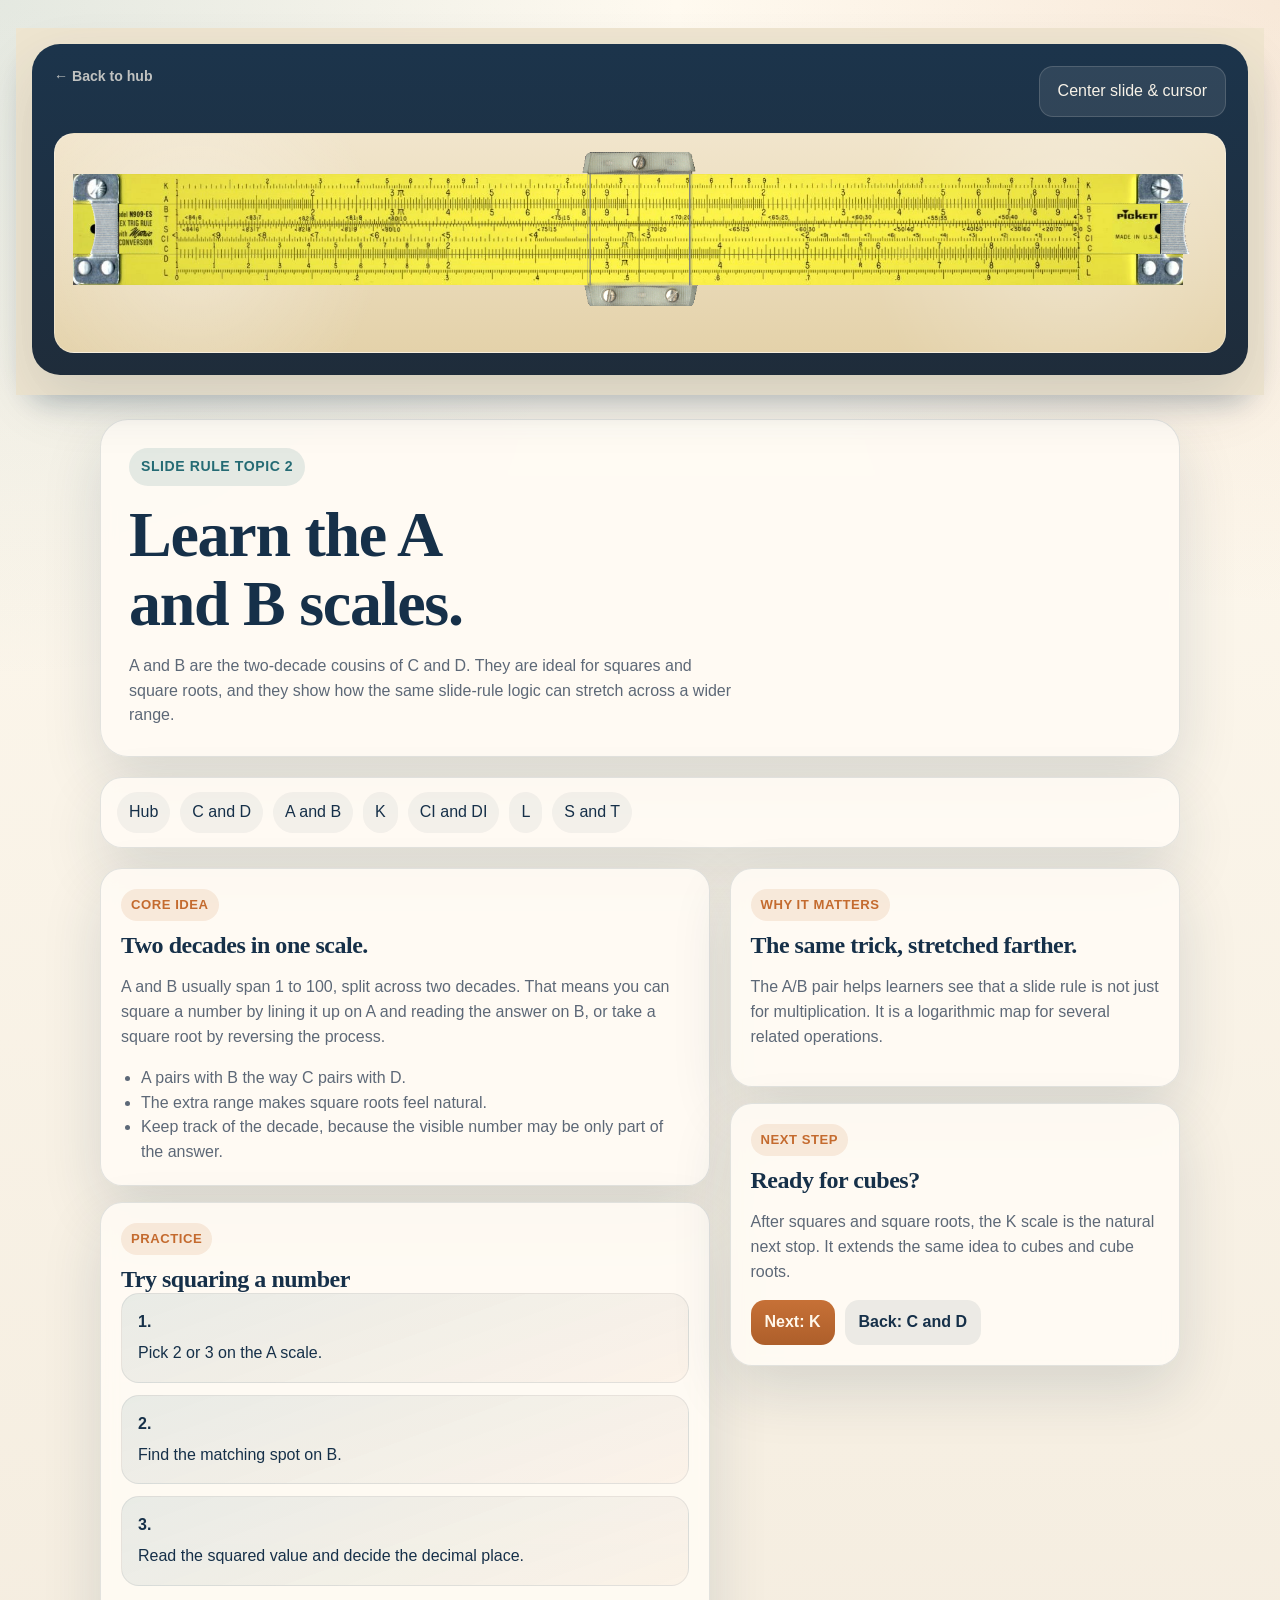
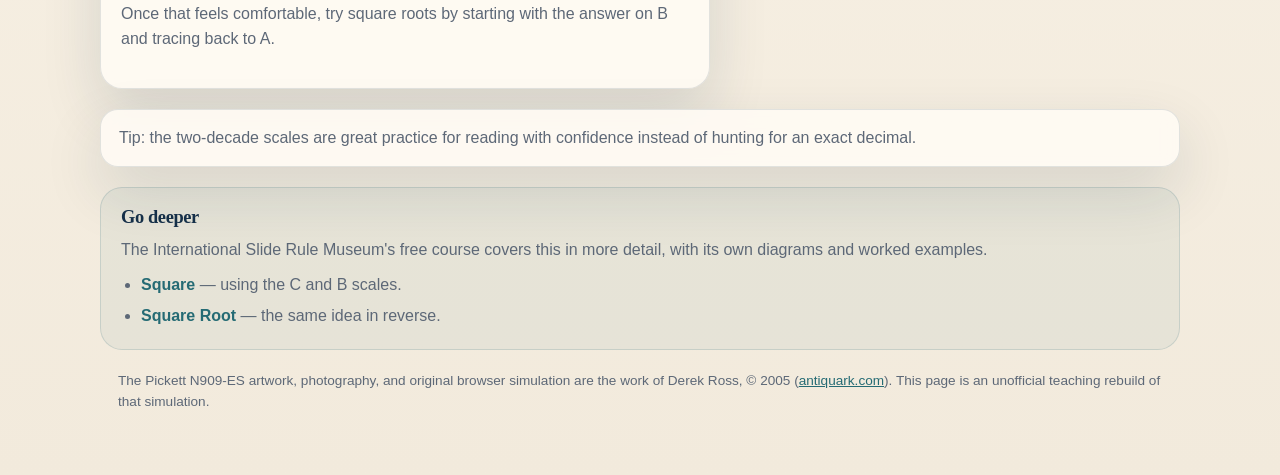
==== ab.html @ f66c0399 "Initial commit: interactive slide rule teaching site Rebuilds the archived 2005 Derek Ross virtual P" ====
<!DOCTYPE html>
<html lang="en">
<head>
  <meta charset="UTF-8">
  <meta name="viewport" content="width=device-width, initial-scale=1.0">
  <title>A and B Scales</title>
  <link rel="stylesheet" href="topic.css">
  <link rel="stylesheet" href="rule.css">
</head>
<body>
  <main class="page">
    <section class="rule-section">
      <div class="rule-section-inner">
        <section class="panel">
          <div class="panel-head">
            <a class="hub-link" href="index.html">&larr; Back to hub</a>
            <button class="action" id="centerBtn" type="button">Center slide &amp; cursor</button>
          </div>

          <div class="rule" id="rule">
            <div class="rule-stage" id="ruleStage" aria-label="Slide rule front, draggable">
              <img class="rule-piece rule-top" src="extracted_assets/n909-es-stator-front-top.jpg" alt="Top section of the slide rule">
              <div class="rule-slider-wrap" id="slideWrap">
                <img class="rule-piece rule-slider" src="extracted_assets/n909-es-slider-front.jpg" alt="Movable slider section of the rule">
              </div>
              <img class="rule-piece rule-bottom" src="extracted_assets/n909-es-stator-front-bottom.jpg" alt="Bottom section of the slide rule">
              <img class="rule-piece rule-leftbit" src="extracted_assets/n909-es-end-front-left-bit.gif" alt="">
              <img class="rule-piece rule-rightbit" src="extracted_assets/n909-es-end-front-right-bit.gif" alt="">
              <img class="rule-piece" id="cursor" src="extracted_assets/n909-es-cursor.gif" alt="Cursor window">
            </div>
          </div>

        </section>
      </div>
    </section>

    <div class="content-col">
    <section class="hero">
      <div class="eyebrow">Slide Rule Topic 2</div>
      <h1>Learn the A and B scales.</h1>
      <p class="lede">
        A and B are the two-decade cousins of C and D. They are ideal for squares and square roots, and they show how
        the same slide-rule logic can stretch across a wider range.
      </p>
    </section>

    <nav class="nav" aria-label="Topic navigation">
      <a href="index.html">Hub</a>
      <a href="cd.html">C and D</a>
      <a href="ab.html">A and B</a>
      <a href="k.html">K</a>
      <a href="ci-di.html">CI and DI</a>
      <a href="l.html">L</a>
      <a href="s-t.html">S and T</a>
    </nav>

    <section class="grid">
      <div class="stack">
        <article class="card">
          <div class="badge">Core idea</div>
          <h2>Two decades in one scale.</h2>
          <p>
            A and B usually span 1 to 100, split across two decades. That means you can square a number by lining it up
            on A and reading the answer on B, or take a square root by reversing the process.
          </p>
          <ul>
            <li>A pairs with B the way C pairs with D.</li>
            <li>The extra range makes square roots feel natural.</li>
            <li>Keep track of the decade, because the visible number may be only part of the answer.</li>
          </ul>
        </article>

        <article class="card">
          <div class="badge">Practice</div>
          <h2>Try squaring a number</h2>
          <div class="step"><strong>1.</strong> Pick 2 or 3 on the A scale.</div>
          <div class="step"><strong>2.</strong> Find the matching spot on B.</div>
          <div class="step"><strong>3.</strong> Read the squared value and decide the decimal place.</div>
          <p>
            Once that feels comfortable, try square roots by starting with the answer on B and tracing back to A.
          </p>
        </article>
      </div>

      <aside class="stack">
        <article class="card">
          <div class="badge">Why it matters</div>
          <h2>The same trick, stretched farther.</h2>
          <p>
            The A/B pair helps learners see that a slide rule is not just for multiplication. It is a logarithmic map
            for several related operations.
          </p>
        </article>

        <article class="card">
          <div class="badge">Next step</div>
          <h2>Ready for cubes?</h2>
          <p>
            After squares and square roots, the K scale is the natural next stop. It extends the same idea to cubes and
            cube roots.
          </p>
          <div class="next">
            <a class="button" href="k.html">Next: K</a>
            <a class="button secondary" href="cd.html">Back: C and D</a>
          </div>
        </article>
      </aside>
    </section>

    <div class="footer">
      Tip: the two-decade scales are great practice for reading with confidence instead of hunting for an exact decimal.
    </div>

    <section class="resources">
      <h2>Go deeper</h2>
      <p>The International Slide Rule Museum's free course covers this in more detail, with its own diagrams and worked examples.</p>
      <ul>
        <li><a href="https://sliderulemuseum.com/SR_Course.shtml#14">Square</a> &mdash; using the C and B scales.</li>
        <li><a href="https://sliderulemuseum.com/SR_Course.shtml#15">Square Root</a> &mdash; the same idea in reverse.</li>
      </ul>
    </section>

    <p class="credit">
      The Pickett N909-ES artwork, photography, and original browser simulation are the work of Derek Ross,
      &copy; 2005 (<a href="http://www.antiquark.com/2005/02/final-damn-rule.html">antiquark.com</a>). This page is an
      unofficial teaching rebuild of that simulation.
    </p>
  </div>
  </main>

  <script src="rule.js"></script>
</body>
</html>
---- topic.css ----
:root {
  --paper: #f7f1e3;
  --paper-2: #efe2c6;
  --ink: #163049;
  --muted: #5d6877;
  --accent: #c46b2f;
  --accent-2: #256b74;
  --card: rgba(255, 251, 244, 0.9);
  --line: rgba(22, 48, 73, 0.12);
  --shadow: 0 24px 60px rgba(22, 48, 73, 0.14);
}

* { box-sizing: border-box; }

html {
  background:
    radial-gradient(circle at top left, rgba(37, 107, 116, 0.12), transparent 28%),
    radial-gradient(circle at top right, rgba(196, 107, 47, 0.12), transparent 25%),
    linear-gradient(180deg, #fffaf0 0%, #f2eadc 100%);
}

body {
  margin: 0;
  color: var(--ink);
  font-family: "Avenir Next", "Trebuchet MS", "Segoe UI", sans-serif;
  line-height: 1.55;
}

.page {
  width: min(1900px, calc(100% - 32px));
  margin: 0 auto;
  padding: 28px 0 48px;
}

.content-col {
  width: min(1080px, 100%);
  margin: 0 auto;
}

.hero,
.card,
.nav,
.footer {
  background: var(--card);
  border: 1px solid var(--line);
  box-shadow: var(--shadow);
  backdrop-filter: blur(8px);
}

.hero {
  border-radius: 28px;
  padding: 28px;
  margin-bottom: 20px;
}

.eyebrow {
  display: inline-flex;
  padding: 8px 12px;
  border-radius: 999px;
  background: rgba(37, 107, 116, 0.12);
  color: var(--accent-2);
  font-size: 0.88rem;
  font-weight: 700;
  text-transform: uppercase;
  letter-spacing: 0.04em;
}

h1, h2, h3 {
  font-family: "Iowan Old Style", "Palatino Linotype", "Book Antiqua", Georgia, serif;
  line-height: 1.08;
  letter-spacing: -0.02em;
  margin: 0;
}

h1 {
  font-size: clamp(2.3rem, 5vw, 4.4rem);
  margin-top: 14px;
  max-width: 12ch;
}

.lede {
  margin: 16px 0 0;
  color: var(--muted);
  max-width: 68ch;
}

.nav {
  border-radius: 22px;
  padding: 14px 16px;
  display: flex;
  flex-wrap: wrap;
  gap: 10px;
  margin-bottom: 20px;
}

.nav a {
  color: var(--ink);
  text-decoration: none;
  padding: 8px 12px;
  border-radius: 999px;
  background: rgba(24, 49, 73, 0.05);
}

.nav a:hover,
.nav a:focus-visible {
  background: rgba(37, 107, 116, 0.12);
  outline: none;
}

.grid {
  display: grid;
  grid-template-columns: 1.15fr 0.85fr;
  gap: 20px;
  align-items: start;
}

.stack {
  display: grid;
  gap: 16px;
}

.card {
  border-radius: 22px;
  padding: 20px;
}

.card p,
.card li {
  color: var(--muted);
}

.card ul {
  margin: 10px 0 0;
  padding-left: 20px;
}

.badge {
  display: inline-block;
  margin-bottom: 12px;
  padding: 6px 10px;
  border-radius: 999px;
  background: rgba(196, 107, 47, 0.12);
  color: var(--accent);
  font-size: 0.82rem;
  font-weight: 700;
  text-transform: uppercase;
  letter-spacing: 0.04em;
}

.step {
  border-radius: 18px;
  padding: 16px;
  background: linear-gradient(160deg, rgba(37, 107, 116, 0.1), rgba(196, 107, 47, 0.05));
  border: 1px solid rgba(22, 48, 73, 0.08);
}

.step + .step {
  margin-top: 12px;
}

.step strong {
  display: block;
  margin-bottom: 6px;
}

.next {
  display: flex;
  flex-wrap: wrap;
  gap: 10px;
  margin-top: 14px;
}

.button {
  display: inline-flex;
  align-items: center;
  justify-content: center;
  padding: 10px 14px;
  border-radius: 14px;
  background: linear-gradient(180deg, rgba(196, 107, 47, 0.96), rgba(170, 88, 34, 0.96));
  color: #fff7ea;
  text-decoration: none;
  font-weight: 700;
}

.button.secondary {
  background: rgba(24, 49, 73, 0.08);
  color: var(--ink);
}

.footer {
  margin-top: 20px;
  border-radius: 18px;
  padding: 16px 18px;
  color: var(--muted);
}

.credit {
  margin-top: 20px;
  padding: 0 18px;
  color: var(--muted);
  font-size: 0.85rem;
  line-height: 1.6;
}

.resources {
  margin-top: 20px;
  border-radius: 22px;
  padding: 20px;
  background: rgba(37, 107, 116, 0.06);
  border: 1px solid rgba(37, 107, 116, 0.16);
}

.resources h2 {
  font-size: 1.15rem;
  margin-bottom: 10px;
}

.resources ul {
  margin: 0;
  padding-left: 20px;
  color: var(--muted);
}

.resources li + li {
  margin-top: 6px;
}

.resources a {
  color: var(--accent-2);
  font-weight: 700;
  text-decoration: none;
}

.resources a:hover,
.resources a:focus-visible {
  text-decoration: underline;
}

.resources p {
  margin: 0 0 10px;
  color: var(--muted);
}

.credit a {
  color: var(--accent-2);
}

.examples {
  margin-top: 20px;
  border-radius: 28px;
  padding: 24px;
  background: var(--card);
  border: 1px solid var(--line);
  box-shadow: var(--shadow);
}

.examples h2 {
  font-size: 1.7rem;
  margin-bottom: 16px;
}

.example + .example {
  margin-top: 24px;
}

.example h3 {
  font-size: 1.15rem;
  margin-bottom: 10px;
}

.example-steps {
  display: grid;
  grid-template-columns: repeat(2, minmax(0, 1fr));
  gap: 16px;
}

.example-steps figure {
  margin: 0;
  border-radius: 18px;
  padding: 12px;
  background: rgba(24, 49, 73, 0.03);
  border: 1px solid rgba(22, 48, 73, 0.08);
}

.example-steps img {
  display: block;
  width: 100%;
  height: auto;
  border-radius: 12px;
}

.example-steps figcaption {
  margin-top: 10px;
  color: var(--muted);
  font-size: 0.92rem;
}

.note {
  margin: 24px 0 0;
  padding: 16px 18px;
  border-radius: 16px;
  background: rgba(196, 107, 47, 0.08);
  border: 1px solid rgba(196, 107, 47, 0.16);
  color: var(--muted);
}

.note strong {
  color: var(--ink);
}

@media (max-width: 920px) {
  .grid {
    grid-template-columns: 1fr;
  }

  .example-steps {
    grid-template-columns: 1fr;
  }
}

@media (max-width: 640px) {
  .page {
    width: min(100% - 20px, 1080px);
    padding-top: 14px;
  }

  .hero,
  .card,
  .nav,
  .footer {
    padding-left: 18px;
    padding-right: 18px;
  }
}
---- rule.css ----
/* Shared interactive-rule widget: styles used on every page. Sticks to the
   top of the viewport on scroll so it stays usable while reading a lesson. */

@keyframes rise {
  from { opacity: 0; transform: translateY(14px); }
  to { opacity: 1; transform: translateY(0); }
}

.rule-section {
  position: sticky;
  top: 0;
  z-index: 30;
  margin-bottom: 24px;
  padding: 16px 0 20px;
  background: rgba(239, 228, 207, 0.92);
  backdrop-filter: blur(10px);
  box-shadow: 0 18px 30px -18px rgba(24, 49, 73, 0.35);
  animation: rise 700ms ease both;
}

.rule-section-inner {
  max-width: 1900px;
  width: min(1900px, calc(100% - 32px));
  margin: 0 auto;
}

.panel {
  border-radius: calc(24px + 4px);
  padding: 22px;
  background:
    linear-gradient(180deg, rgba(24, 49, 73, 0.98), rgba(27, 41, 56, 0.98));
  color: #f7f2e8;
  box-shadow: 0 24px 60px rgba(24, 49, 73, 0.14);
}

.panel h2,
.panel h3,
.panel p,
.panel label,
.panel small {
  color: inherit;
}

.panel h2 {
  font-size: 1.65rem;
  margin-bottom: 6px;
}

.panel-head {
  display: flex;
  justify-content: space-between;
  align-items: flex-start;
  gap: 16px;
  flex-wrap: wrap;
  margin-bottom: 16px;
}

.panel-instructions {
  margin: 0;
  max-width: 62ch;
  color: rgba(247, 242, 232, 0.82);
}

.hub-link {
  display: inline-block;
  margin-bottom: 8px;
  color: rgba(247, 242, 232, 0.75);
  font-size: 0.88rem;
  font-weight: 700;
  text-decoration: none;
}

.hub-link:hover,
.hub-link:focus-visible {
  color: #f7f2e8;
  text-decoration: underline;
}

.action {
  border: 1px solid rgba(247, 242, 232, 0.16);
  border-radius: 14px;
  padding: 12px 18px;
  font: inherit;
  color: #f7f2e8;
  background: rgba(255, 255, 255, 0.09);
  cursor: pointer;
  white-space: nowrap;
}

.action:hover {
  filter: brightness(1.06);
}

.rule {
  position: relative;
  border-radius: 20px;
  padding: 18px 18px 24px;
  background: linear-gradient(180deg, #f1e5cc, #e4d2aa);
  border: 1px solid rgba(255, 255, 255, 0.3);
  overflow: hidden;
  touch-action: none;
  user-select: none;
}

.rule::before {
  content: "";
  position: absolute;
  inset: 0;
  background:
    radial-gradient(circle at 12% 50%, rgba(255,255,255,0.35), transparent 18%),
    radial-gradient(circle at 87% 50%, rgba(255,255,255,0.28), transparent 20%);
  pointer-events: none;
}

.rule-stage {
  position: relative;
  width: min(100%, 1868px);
  aspect-ratio: 1868 / 290;
  margin: 0 auto;
  overflow: hidden;
  cursor: grab;
}

.rule-stage.dragging {
  cursor: grabbing;
}

.rule-piece {
  position: absolute;
  display: block;
  user-select: none;
  -webkit-user-drag: none;
  pointer-events: none;
}

.rule-top {
  top: 12.4%;
  left: 0;
  width: 97.87%;
}

.rule-slider-wrap {
  position: absolute;
  top: 29.7%;
  left: 0;
  width: 97.87%;
  height: auto;
  transform: translateX(0px);
  z-index: 2;
  will-change: transform;
}

.rule-slider {
  width: 100%;
  height: auto;
}

.rule-bottom {
  top: 58.3%;
  left: 0;
  width: 97.87%;
}

.rule-leftbit {
  top: 29.3%;
  left: -0.1%;
  width: 4.18%;
  z-index: 3;
}

.rule-rightbit {
  top: 29.3%;
  right: 0;
  width: 4.12%;
  z-index: 3;
}

#cursor {
  position: absolute;
  top: 0;
  left: 50%;
  width: 10.1%;
  height: auto;
  transform: translateX(-50%);
  pointer-events: auto;
  z-index: 4;
  cursor: grab;
  background: none;
  box-shadow: none;
}

#cursor.dragging {
  cursor: grabbing;
}

.rule-hint {
  margin-top: 14px;
  font-size: 0.9rem;
  color: rgba(247, 242, 232, 0.7);
  text-align: center;
}

@media (max-width: 760px) {
  .rule-section {
    position: static;
    box-shadow: none;
  }
}

@media (prefers-reduced-motion: reduce) {
  .rule-section {
    animation-duration: 0.01ms !important;
  }
}
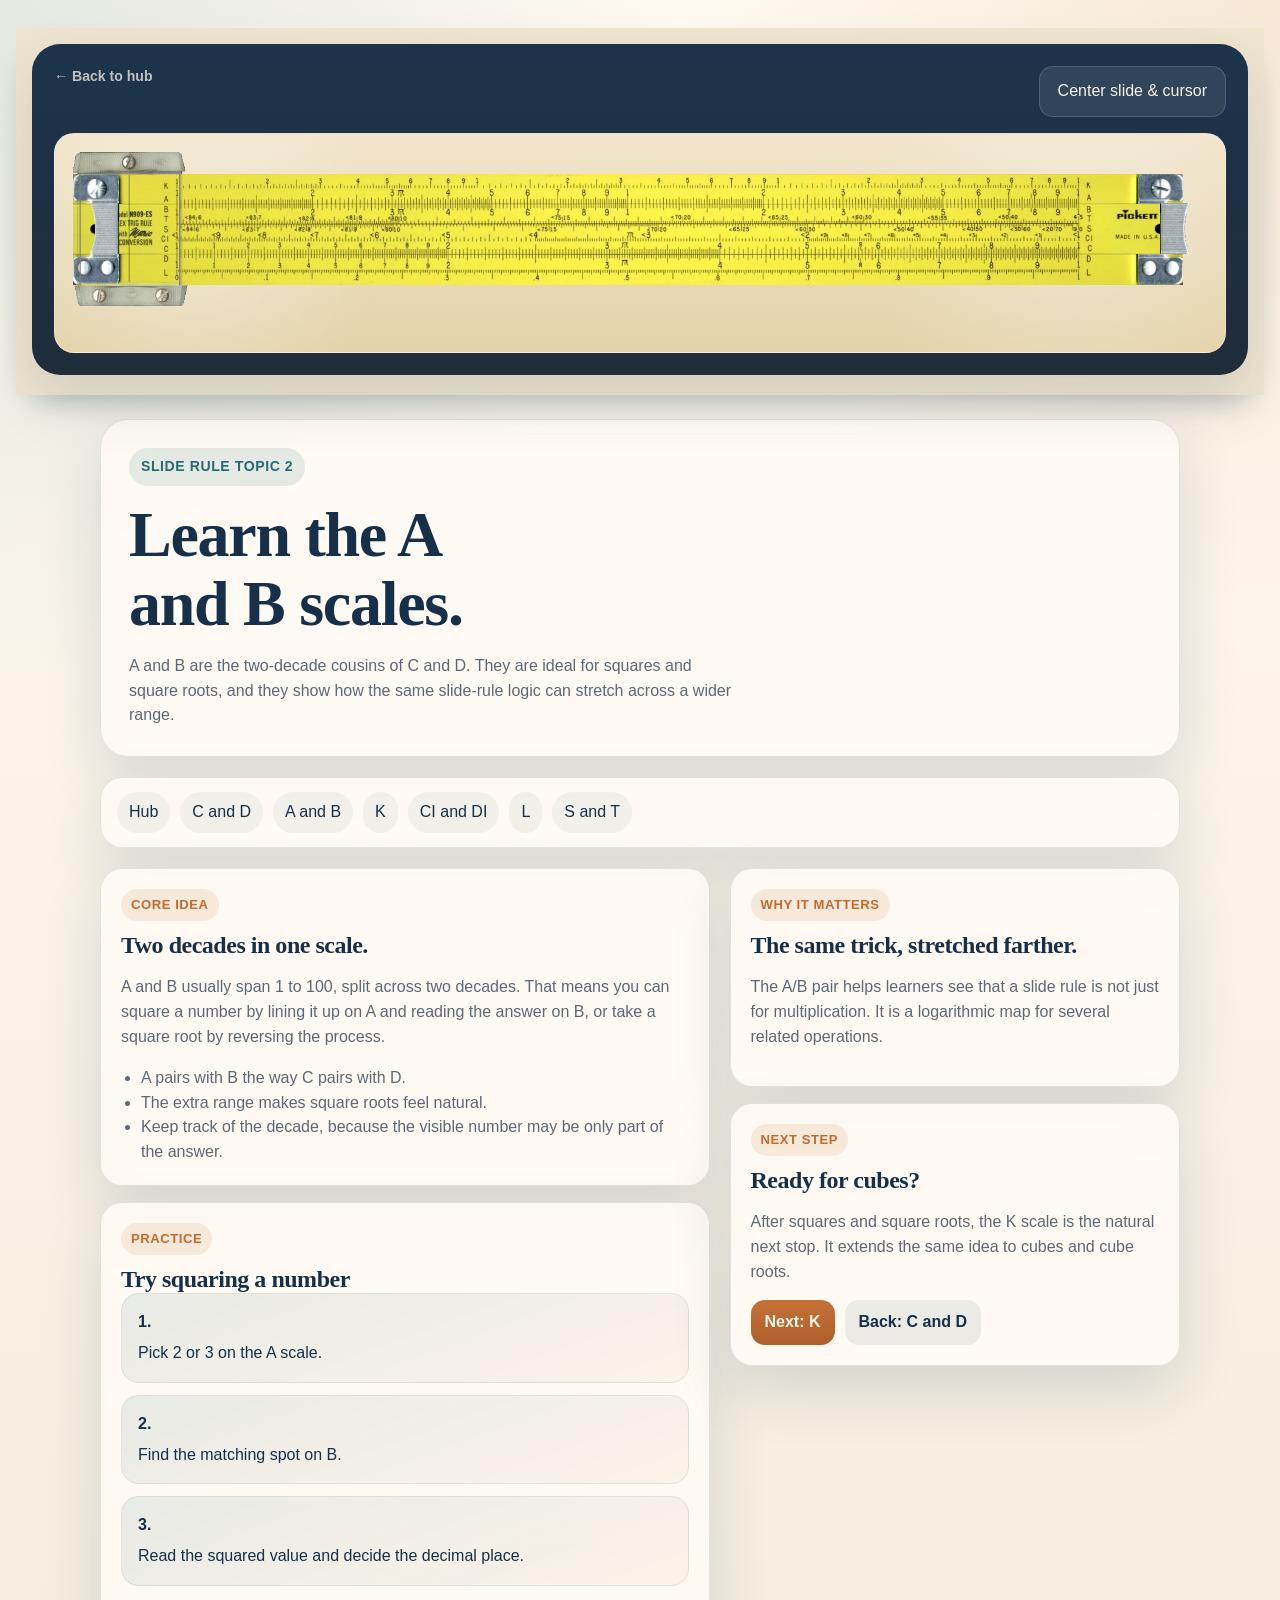
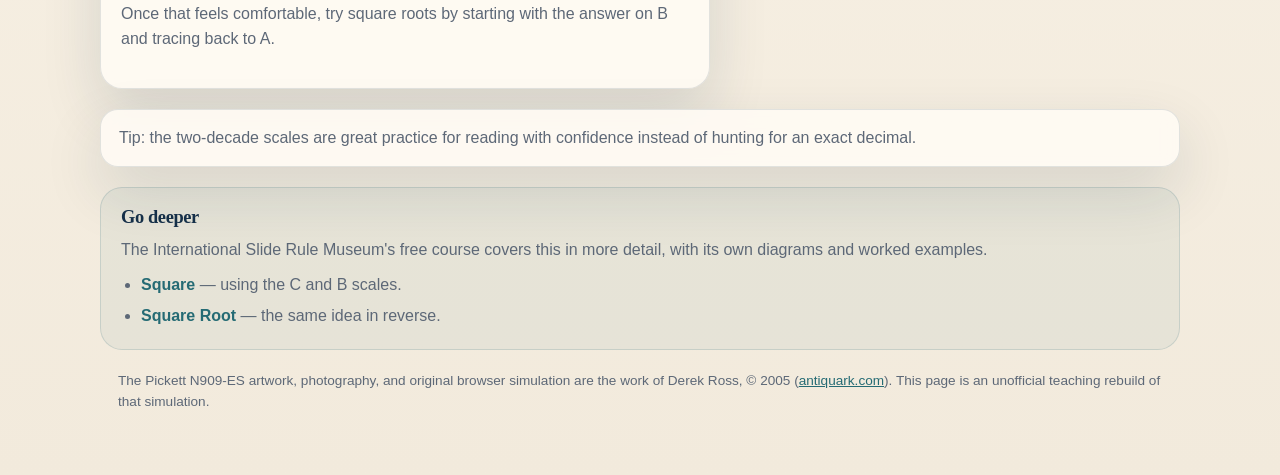
==== commit 2d1e3349: "SlideRule: Low priority: picture lessons for phones Done by Codex (ChatGPT) on the laptop via autopi" ====
--- a/ab.html
+++ b/ab.html
@@ -128,6 +128,9 @@
   </div>
   </main>
 
+  <script src="teaching-math.js"></script>
   <script src="rule.js"></script>
+  <script src="teaching.js"></script>
+  <script src="phone-lessons.js"></script>
 </body>
 </html>
--- a/topic.css
+++ b/topic.css
@@ -332,3 +332,16 @@
     padding-right: 18px;
   }
 }
+
+/* Opt-in picture preview. The default pages retain their current layout. */
+.phone-lessons { margin-bottom: 24px; }
+.phone-lessons > .button { margin-bottom: 24px; }
+.phone-lessons .example-steps { grid-template-columns: 1fr 1fr; }
+.phone-lessons .example-steps figure { padding: 8px; }
+@media (max-width: 760px) {
+  .picture-preview .rule-section,
+  .picture-preview .content-col > .examples:not(.phone-lessons) { display: none; }
+  .phone-lessons { padding: 16px 10px; }
+  .phone-lessons .example-steps { grid-template-columns: 1fr; gap: 12px; }
+  .phone-lessons .example-steps figcaption { font-size: .92rem; line-height: 1.4; }
+}
--- a/rule.css
+++ b/rule.css
@@ -212,3 +212,56 @@
     animation-duration: 0.01ms !important;
   }
 }
+
+.teaching-controls { margin-top: 12px; }
+.teaching-controls label { display: inline-flex; align-items: center; gap: 8px; padding: 10px 0; margin-right: 18px; }
+.teaching-controls input { width: 20px; height: 20px; }
+.teaching-controls p { margin: 8px 0; }
+#scaleReadout { font-variant-numeric: tabular-nums; line-height: 1.8; }
+.teaching-examples { margin-bottom: 20px; }
+.teaching-examples button { border: 0; font: inherit; cursor: pointer; }
+.teaching-controls button:disabled { opacity: .5; cursor: default; }
+.teaching-examples button:focus-visible, .teaching-controls :focus-visible { outline: 3px solid #dca85f; outline-offset: 3px; }
+@media (max-width: 760px) {
+  body:has(.teaching-controls) .panel { padding: 12px; }
+  body:has(.teaching-controls) .rule { padding: 8px 0; }
+}
+
+/* Opt-in review: ?slim=1. Keep rule geometry and horizontal padding intact. */
+.rule-section.rule-slim-preview {
+  position: sticky;
+  top: 0;
+  z-index: 30;
+}
+.rule-slim-preview .panel { position: relative; }
+.rule-slim-preview .panel-head { padding-right: 100px; }
+.rule-slim-preview .rule-pin {
+  position: absolute;
+  top: 22px;
+  right: 22px;
+  padding: 6px 10px;
+  font-size: .85rem;
+  min-height: 32px;
+}
+.rule-pin[aria-pressed="true"] { background: #256b74; }
+.rule-pin:focus-visible { outline: 3px solid #dca85f; outline-offset: 2px; }
+.rule-section.rule-unpinned { position: static; }
+.rule-section.rule-compact {
+  padding-top: 4px;
+  padding-bottom: 4px;
+  animation: none;
+  background: rgba(239, 228, 207, .96);
+}
+.rule-slim-preview.rule-compact .panel {
+  padding-top: 38px;
+  padding-bottom: 6px;
+  border-radius: 16px;
+}
+.rule-compact .panel-head,
+.rule-compact .teaching-controls,
+.rule-compact .rule-hint { display: none; }
+.rule-compact .rule-pin { top: 3px; }
+@media (max-width: 760px) {
+  .rule-slim-preview .rule-pin { right: 12px; }
+  .rule-slim-preview .panel-head { padding-right: 0; padding-top: 38px; }
+}
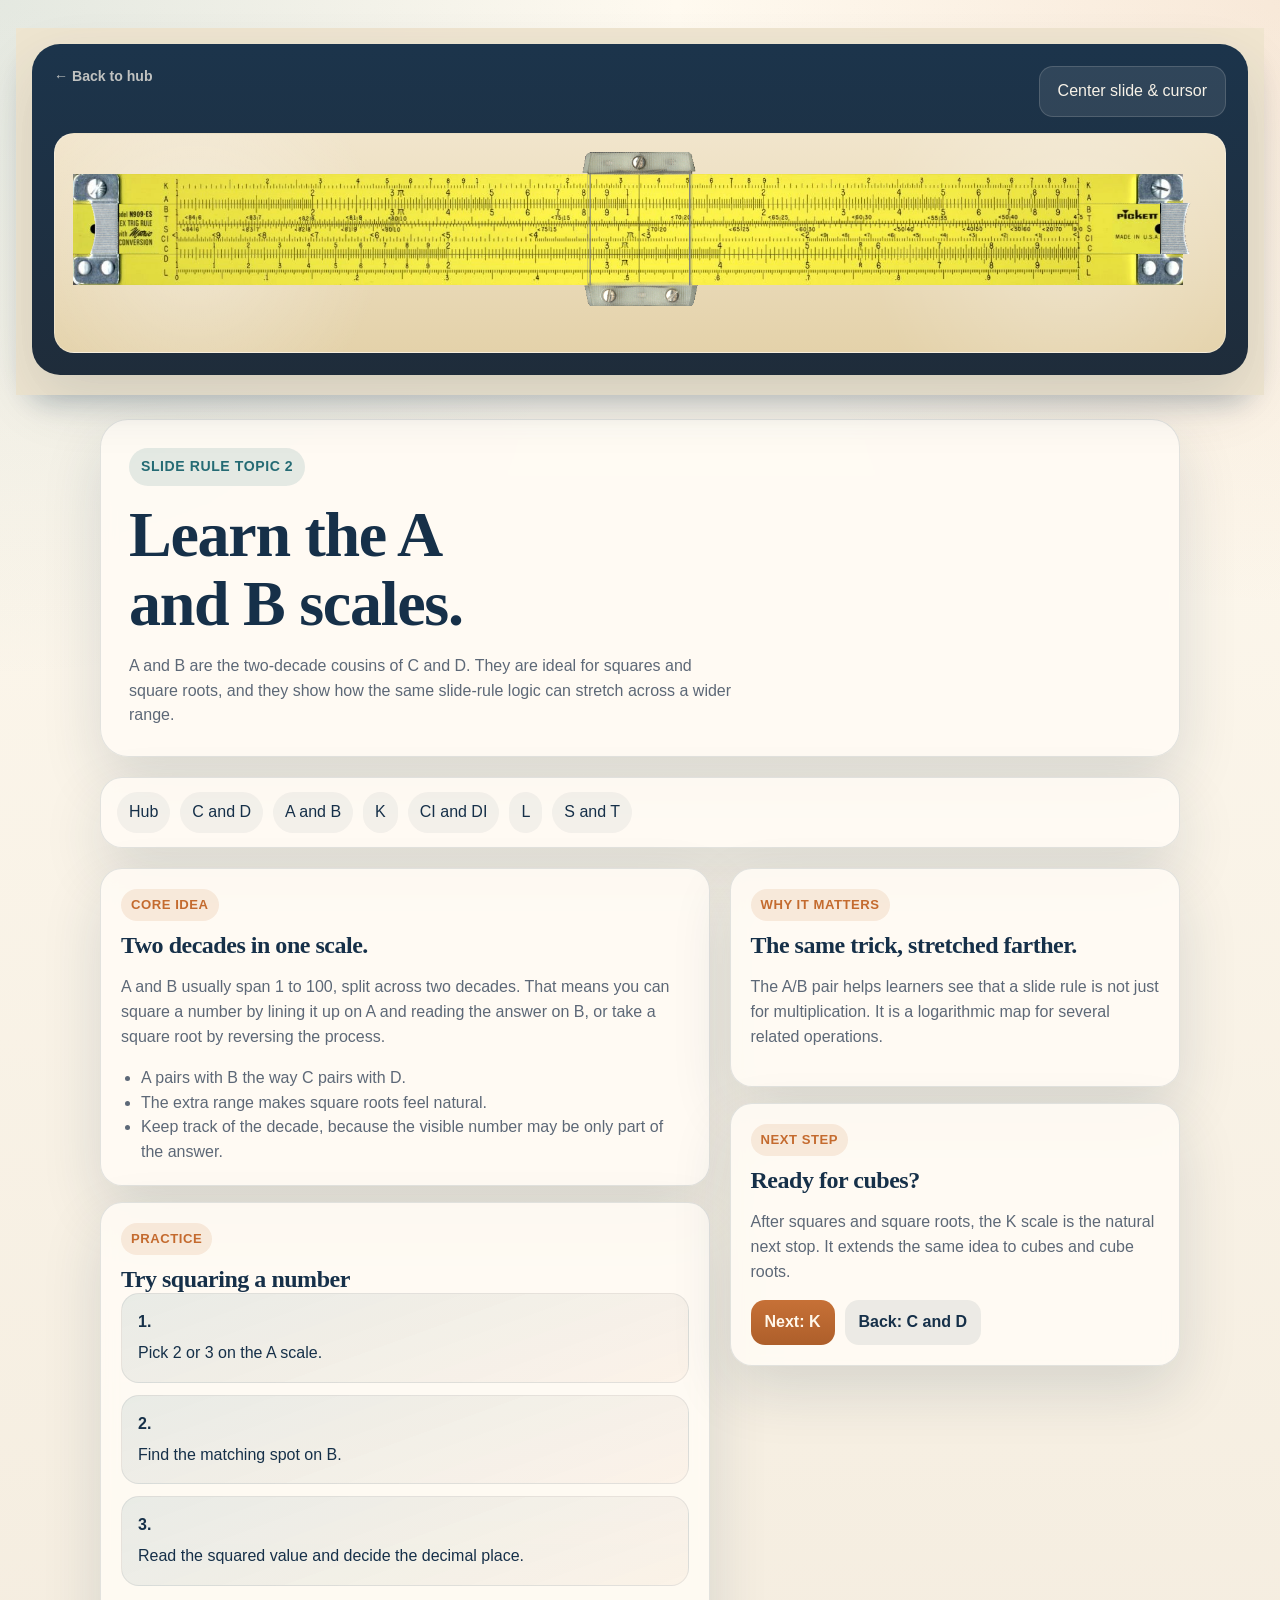
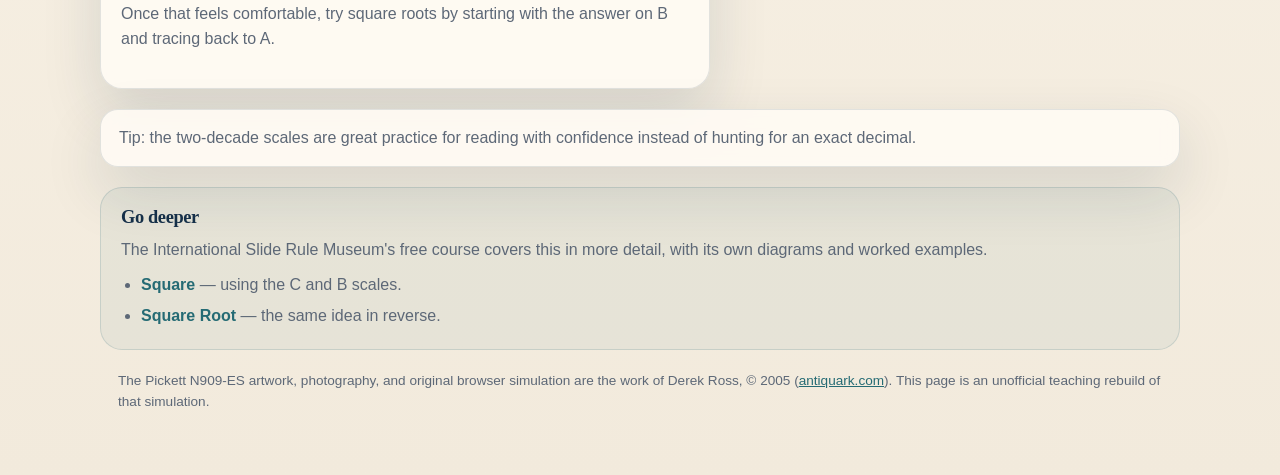
==== commit 97a8db77: "Merge branch 'pr6' into combo" ====
(no text change in the page or its own stylesheets)
